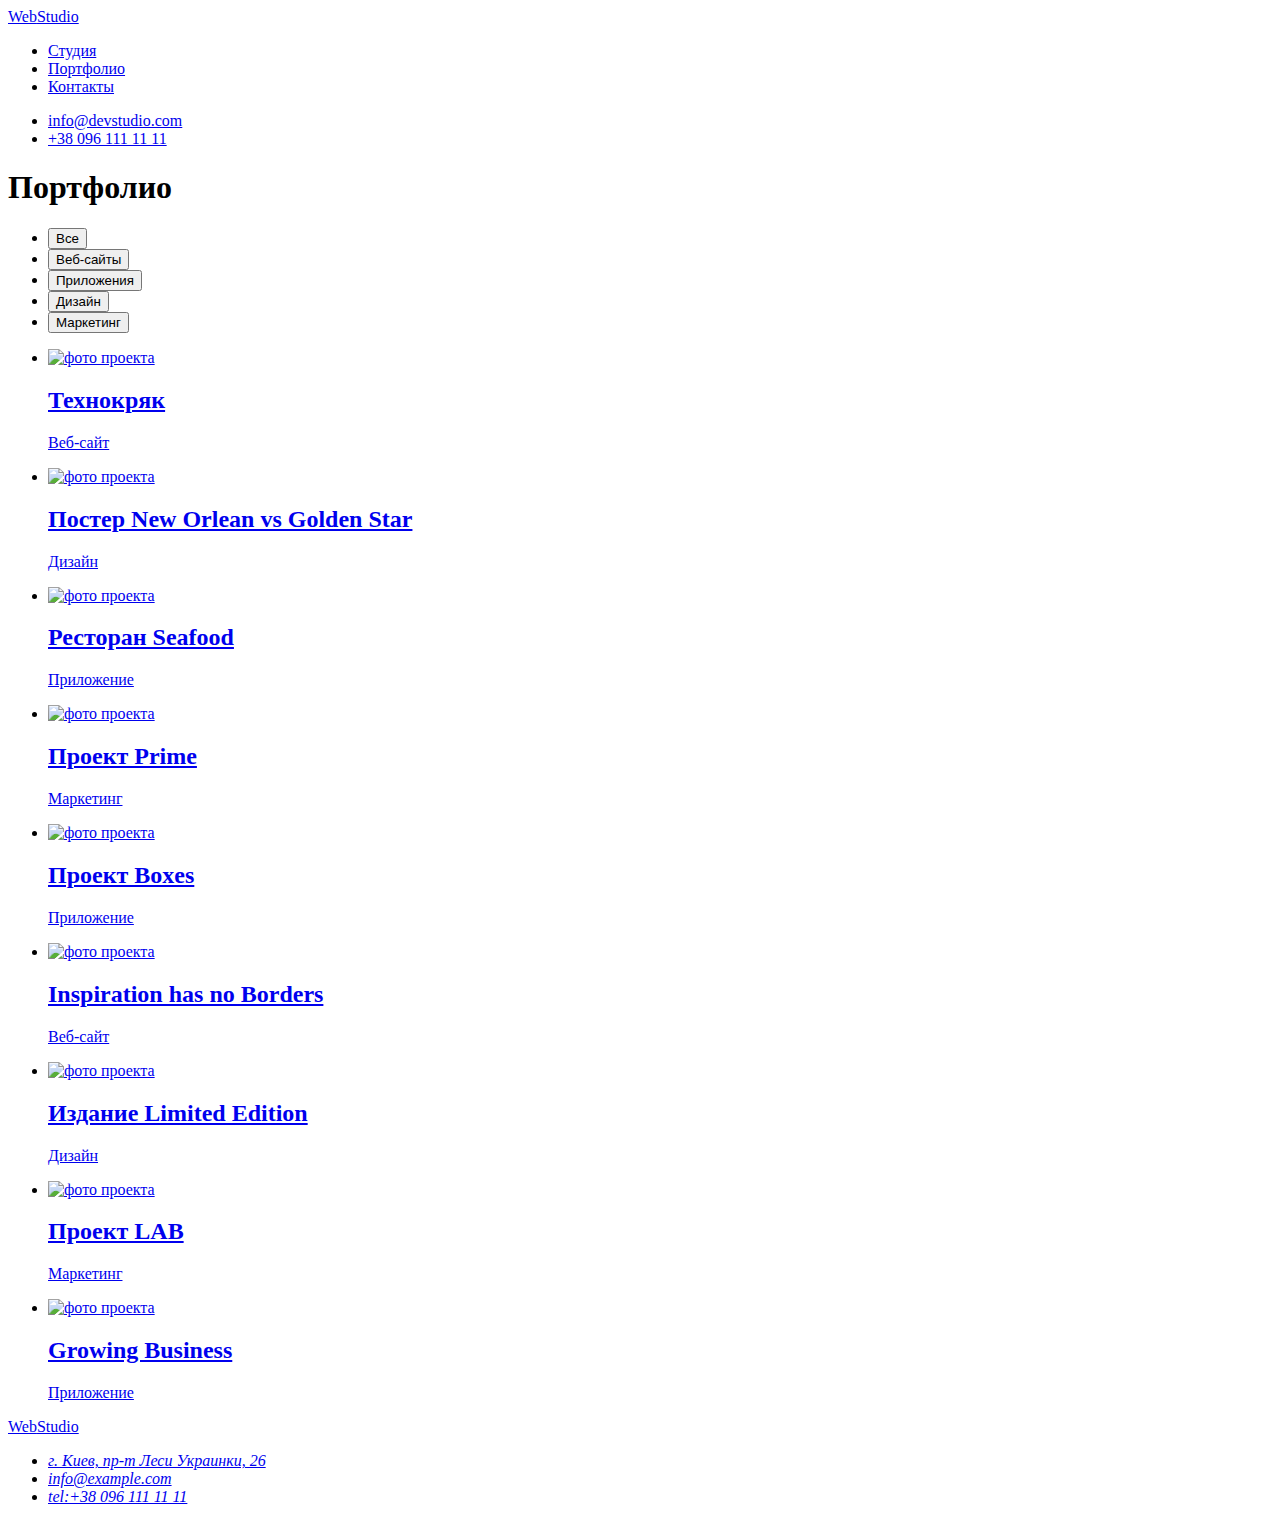
==== portfolio.html @ 762d187e "Add files via upload" ====
<!DOCTYPE html>
<html lang="ru">

<head>
   <meta charset="UTF-8" />
   <meta http-equiv="X-UA-Compatible" content="IE=edge" />
   <meta name="viewport" content="width=device-width, initial-scale=1.0" />
   <link rel="preconnect" href="https://fonts.googleapis.com" />
   <link rel="preconnect" href="https://fonts.gstatic.com" crossorigin />
   <link
      href="https://fonts.googleapis.com/css2?family=Raleway:wght@700&family=Roboto:wght@400;500;700;900&display=swap"
      rel="stylesheet" />
   <link rel="stylesheet" href="https://cdnjs.cloudflare.com/ajax/libs/modern-normalize/1.1.0/modern-normalize.min.css"
      integrity="sha512-wpPYUAdjBVSE4KJnH1VR1HeZfpl1ub8YT/NKx4PuQ5NmX2tKuGu6U/JRp5y+Y8XG2tV+wKQpNHVUX03MfMFn9Q=="
      crossorigin="anonymous" referrerpolicy="no-referrer" />
   <link rel="stylesheet" href="./css/style.css" />
   <title>portfolio</title>
</head>

<body>
   <header class="header">
      <div class="container header-container list">
         <nav class="nav">
            <a href="./index.html" class="logo link">Web<span class="logo-black">Studio</span></a>
            <ul class="header-list list">
               <li class="nav-item">
                  <a class="nav-link link" href="./index.html">Студия</a>
               </li>
               <li class="nav-item">
                  <a class="nav-link link current" href="#">Портфолио</a>
               </li>
               <li class="nav-item">
                  <a class="nav-link link" href="#">Контакты</a>
               </li>
            </ul>
         </nav>
         <ul class="header-contacts list">
            <li>
               <a class="contact-link link" href="info@devstudio.com">info@devstudio.com</a>
            </li>
            <li>
               <a class="contact-link link" href="tel:+380961111111">+38 096 111 11 11</a>
            </li>
         </ul>
      </div>
   </header>

   <main>
      <section class="section">
         <div class="container">
            <h1 class="visually-hidden">Портфолио</h1>

            <ul class="filters-list list">
               <li><button class="filter-btn active" type="button">Все</button></li>
               <li><button class="filter-btn" type="button">Веб-сайты</button></li>
               <li><button class="filter-btn" type="button">Приложения</button></li>
               <li><button class="filter-btn" type="button">Дизайн</button></li>
               <li><button class="filter-btn" type="button">Маркетинг</button></li>
            </ul>

            <ul class="portfolio-list card-set list">
               <li class="portfolio-item">
                  <a href="#" class="link">
                     <img src="./images/img-7.jpg" alt="фото проекта" width="370" />
                     <div class="wrapper">
                        <h2 class="title-item">Технокряк</h2>
                        <p class="products">Веб-сайт</p>
                     </div>
                  </a>
               </li>
               <li class="portfolio-item">
                  <a href="#" class="link">
                     <img src="./images/img-8.jpg" alt="фото проекта" width="370" />
                     <div class="wrapper">
                        <h2 class="title-item">Постер New Orlean vs Golden Star</h2>
                        <p class="products">Дизайн</p>
                     </div>
                  </a>
               </li>
               <li class="portfolio-item">
                  <a href="#" class="link">
                     <img src="./images/img-9.jpg" alt="фото проекта" width="370" />
                     <div class="wrapper">
                        <h2 class="title-item">Ресторан Seafood</h2>
                        <p class="products">Приложение</p>
                     </div>
                  </a>
               </li>
               <li class="portfolio-item">
                  <a href="#" class="link">
                     <img src="./images/img-10.jpg" alt="фото проекта" width="370" />
                     <div class="wrapper">
                        <h2 class="title-item">Проект Prime</h2>
                        <p class="products">Маркетинг</p>
                     </div>
                  </a>
               </li>
               <li class="portfolio-item">
                  <a href="#" class="link">
                     <img src="./images/img-11.jpg" alt="фото проекта" width="370" />
                     <div class="wrapper">
                        <h2 class="title-item">Проект Boxes</h2>
                        <p class="products">Приложение</p>
                     </div>
                  </a>
               </li>
               <li class="portfolio-item">
                  <a href="#" class="link">
                     <img src="./images/img-12.jpg" alt="фото проекта" width="370" />
                     <div class="wrapper">
                        <h2 class="title-item">Inspiration has no Borders</h2>
                        <p class="products">Веб-сайт</p>
                     </div>
                  </a>
               </li>
               <li class="portfolio-item">
                  <a href="#" class="link">
                     <img src="./images/img-13.jpg" alt="фото проекта" width="370" />
                     <div class="wrapper">
                        <h2 class="title-item">Издание Limited Edition</h2>
                        <p class="products">Дизайн</p>
                     </div>
                  </a>
               </li>
               <li class="portfolio-item">
                  <a href="#" class="link">
                     <img src="./images/img-14.jpg" alt="фото проекта" width="370" />
                     <div class="wrapper">
                        <h2 class="title-item">Проект LAB</h2>
                        <p class="products">Маркетинг</p>
                     </div>
                  </a>
               </li>
               <li class="portfolio-item">
                  <a href="#" class="link">
                     <img src="./images/img-15.jpg" alt="фото проекта" width="370" />
                     <div class="wrapper">
                        <h2 class="title-item">Growing Business</h2>
                        <p class="products">Приложение</p>
                     </div>
                  </a>
               </li>
            </ul>
         </div>
      </section>
   </main>

   <footer class="footer">
      <div class="container">
         <a href="./index.html" class="footer-logo logo">Web<span class="logo-white">Studio</span></a>
         <address class="footer-contacts">
            <ul class="footer-list list">
               <li>
                  <a class="link linkaddress" href="https://goo.gl/maps/1SPibwWkqugAvypQ7" target="_blank"
                     rel="noopener nofollow noreferrer">г. Киев, пр-т Леси Украинки, 26</a>
               </li>
               <li>
                  <a class="link address-title" href="mailto:info@example.com">info@example.com</a>
               </li>
               <li>
                  <a class="link address-title" href="tel:+380961111111">tel:+38 096 111 11 11</a>
               </li>
            </ul>
         </address>
      </div>
   </footer>
</body>

</html>
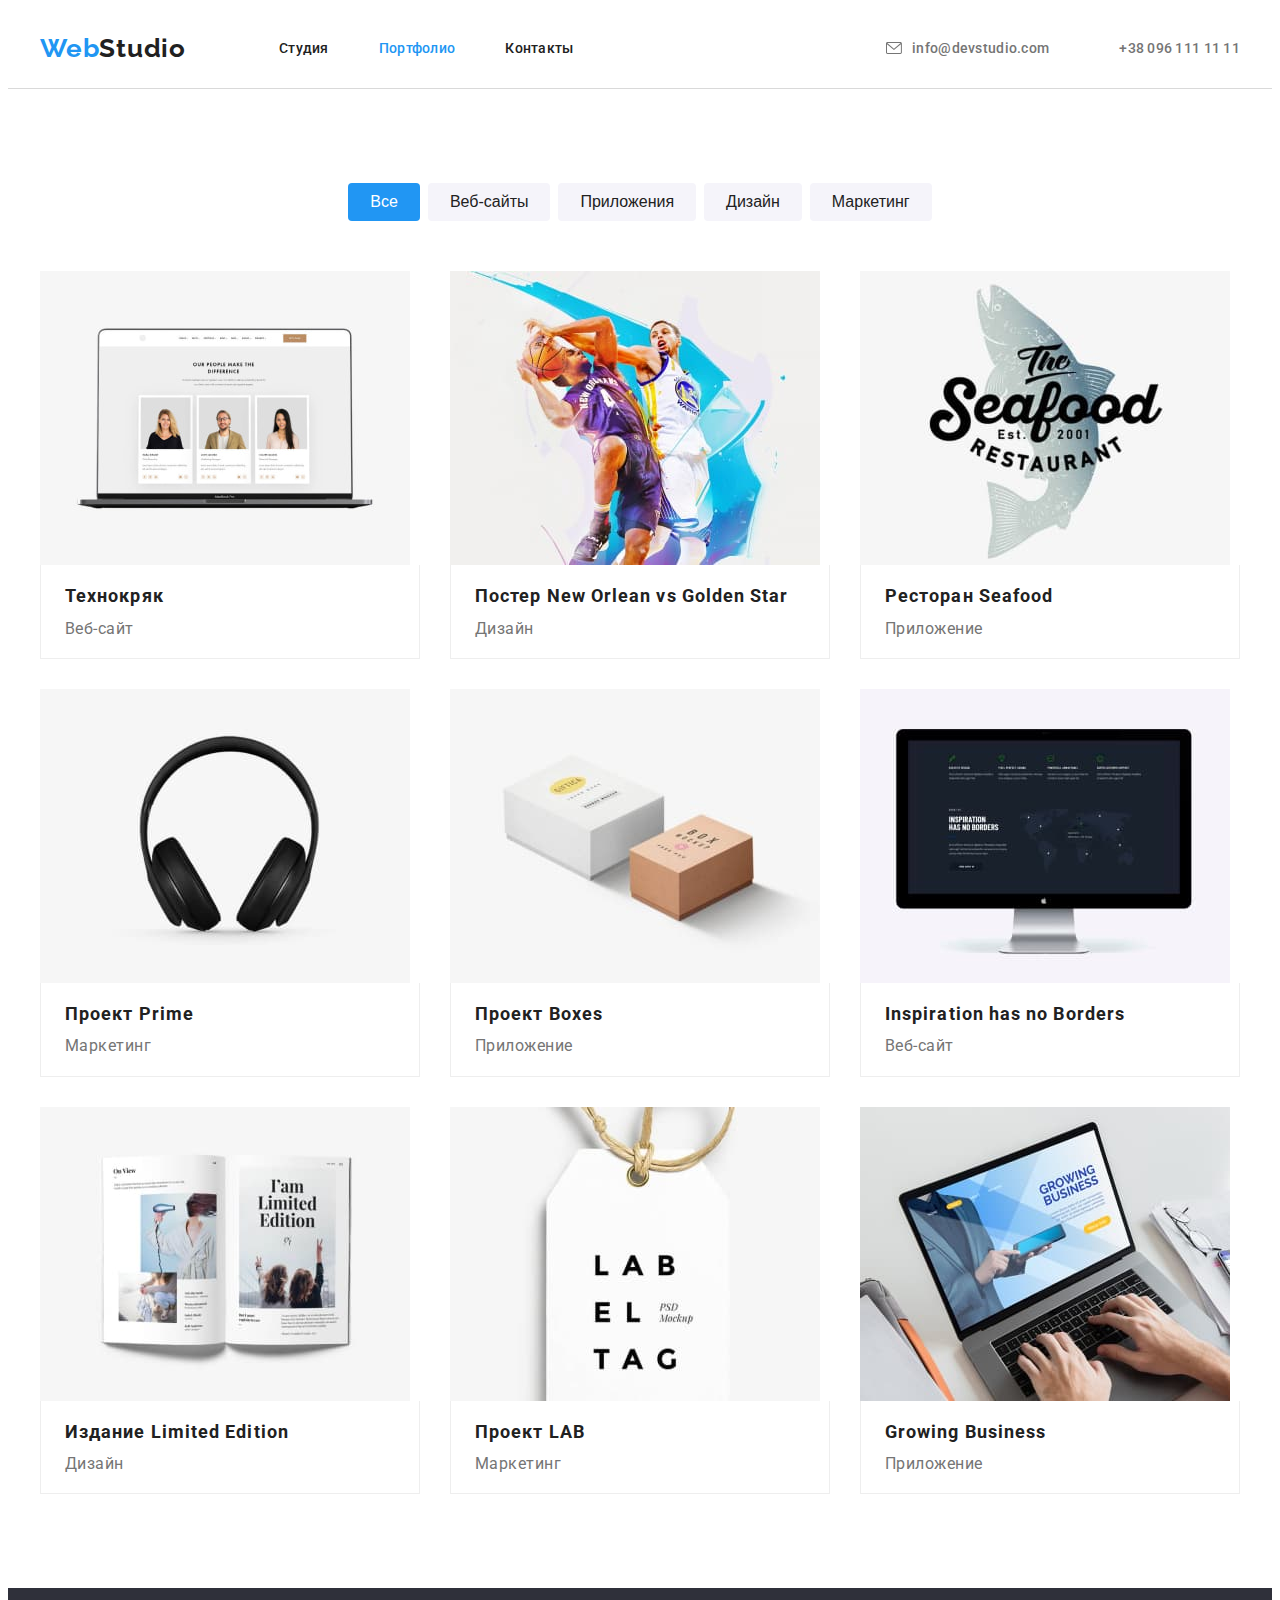
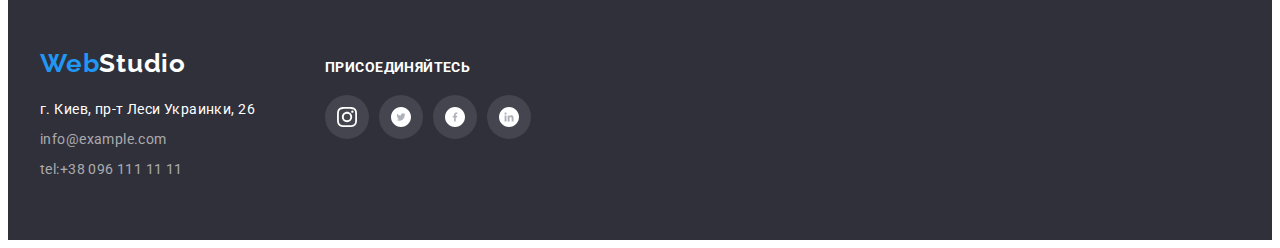
==== commit 697b50a8: "Add files via upload" ====
--- a/portfolio.html
+++ b/portfolio.html
@@ -35,11 +35,19 @@
             </ul>
          </nav>
          <ul class="header-contacts list">
-            <li>
-               <a class="contact-link link" href="info@devstudio.com">info@devstudio.com</a>
+            <li class="contacts-item">
+               <svg class="icon-contacts" width="16" height="12">
+                  <use href="./images/icons.svg#envelope"></use>
+               </svg>
+               <a class="contact-link link" href="info@devstudio.com">info@devstudio.com
+               </a>
             </li>
-            <li>
-               <a class="contact-link link" href="tel:+380961111111">+38 096 111 11 11</a>
+            <li class="contacts-item">
+               <svg class="icon-contacts" width="10" height="16">
+                  <use href="./images/icons.svg#smartphone"></use>
+               </svg>
+               <a class="contact-link link" href="tel:+380961111111"> +38 096 111 11 11
+               </a>
             </li>
          </ul>
       </div>
@@ -146,21 +154,59 @@
    </main>
 
    <footer class="footer">
-      <div class="container">
-         <a href="./index.html" class="footer-logo logo">Web<span class="logo-white">Studio</span></a>
-         <address class="footer-contacts">
-            <ul class="footer-list list">
-               <li>
-                  <a class="link linkaddress" href="https://goo.gl/maps/1SPibwWkqugAvypQ7" target="_blank"
-                     rel="noopener nofollow noreferrer">г. Киев, пр-т Леси Украинки, 26</a>
-               </li>
-               <li>
-                  <a class="link address-title" href="mailto:info@example.com">info@example.com</a>
-               </li>
-               <li>
-                  <a class="link address-title" href="tel:+380961111111">tel:+38 096 111 11 11</a>
-               </li>
-            </ul>
+      <div class="container footer-container">
+         <div class="our-contacts">
+            <a href="./index.html" class="footer-logo logo">Web<span class="logo-white">Studio</span></a>
+            <address class="footer-contacts">
+               <ul class="footer-list list">
+                  <li>
+                     <a class="link linkaddress" href="https://goo.gl/maps/1SPibwWkqugAvypQ7" target="_blank"
+                        rel="noopener nofollow noreferrer">г. Киев, пр-т Леси Украинки, 26</a>
+                  </li>
+                  <li>
+                     <a class="link address-title" href="mailto:info@example.com">info@example.com</a>
+                  </li>
+                  <li>
+                     <a class="link address-title" href="tel:+380961111111">tel:+38 096 111 11 11</a>
+                  </li>
+               </ul>
+         </div>
+         <div class="footer-icons">
+            <h3 class="icone-title">присоединяйтесь</h3>
+            <ul class="footer-social-icon">
+               <li class="footer-icon  list">
+                  <a class="foot-icon" href="" target="_blank" rel="noopener noreferrer" aria-label="instagram">
+                  <svg class="footers-icon" width="20" height="20">
+                     <use href="./images/icons.svg#instagram"></use>
+                  </svg>
+                  </a>
+                  </li>
+               <li class="footer-icon list">
+                  <a class="foot-icon" href="" target="_blank" rel="noopener noreferrer" aria-label="twitter">
+                  <svg class="footers-icon" width="20" height="20">
+                     <use href="./images/icons.svg#twitter"></use>
+                  </svg>
+                  </a>
+                  </li>
+               </li>
+               <li class="footer-icon list">
+                  <a class="foot-icon" href="" target="_blank" rel="noopener noreferrer" aria-label="facebook">
+                  <svg class="footers-icon" width="20" height="20">
+                     <use href="./images/icons.svg#facebook"></use>
+                  </svg>
+                  </a>
+                  </li>
+               </li>
+               <li class="footer-icon list">
+                  <a class="foot-icon" href="" target="_blank" rel="noopener noreferrer" aria-label="linkedin">
+                  <svg class="footers-icon" width="20" height="20">
+                     <use href="./images/icons.svg#linkedin"></use>
+                  </svg>
+                  </a>
+                  </li>
+               </li>
+            </ul>
+         </div>
          </address>
       </div>
    </footer>
--- a/css/style.css
+++ b/css/style.css
@@ -0,0 +1,554 @@
+:root {
+  --color-accent: #2196f3;
+  --text-color-black: #212121;
+  --text-color-gray: #757575;
+  --color-white: #ffffff;
+  --color-light-gray: #d9d9d9;
+  --Color-background: #2f303a;
+  --color-team-background: #f5f4fa;
+  --color-wrapper: #eeeeee;
+  --color-team-icons: #afb1b8;
+  --social-bg-color: rgba(245, 244, 250, 1);
+  --color-footer-icon: rgba(255, 255, 255, 0.1);
+}
+
+/* Base */
+body {
+  font-family: 'Roboto', sans-serif;
+  font-size: 14px;
+  line-height: 1.5;
+  color: var(--text-color-gray);
+  background-color: var(--color-white);
+  letter-spacing: 0.03em;
+}
+
+h1,
+h2,
+h3,
+h4,
+p {
+  margin: 0;
+  padding-left: 0;
+}
+
+ul,
+li {
+  margin: 0;
+  padding: 0;
+}
+
+img {
+  max-width: 100%;
+  display: block;
+  height: auto;
+}
+
+.visually-hidden {
+  position: absolute;
+  width: 1px;
+  height: 1px;
+  margin: -1px;
+  border: 0;
+  padding: 0;
+
+  white-space: nowrap;
+  clip-path: inset(100%);
+  clip: rect(0 0 0 0);
+  overflow: hidden;
+}
+
+.list {
+  list-style: none;
+}
+
+.link {
+  text-decoration: none;
+  color: currentColor;
+}
+
+.section-title {
+  color: var(--text-color-black);
+  line-height: 1.2;
+  font-size: 36px;
+  margin-bottom: 50px;
+  text-align: center;
+}
+
+.section {
+  padding-top: 94px;
+  padding-bottom: 94px;
+}
+
+.container {
+  width: 1200px;
+  padding-left: 15px;
+  padding-right: 15px;
+  margin-left: auto;
+  margin-right: auto;
+}
+
+.header {
+  background-color: var(--color-white);
+  border-bottom: 1px solid var(--color-light-gray);
+}
+
+.header .logo {
+  margin-right: 93px;
+}
+
+.header-container {
+  display: flex;
+}
+
+.nav {
+  display: flex;
+  align-items: center;
+  color: var(--text-color-black);
+}
+
+.logo {
+  font-weight: 700;
+  font-family: 'Raleway';
+  font-style: normal;
+  font-size: 26px;
+  line-height: 1.19;
+  letter-spacing: 0.03em;
+  text-decoration: none;
+  color: var(--color-accent);
+}
+
+.accent {
+  color: var(--color-accent);
+}
+
+.logo-black {
+  color: var(--text-color-black);
+}
+
+.header-list {
+  display: flex;
+  align-items: center;
+  gap: 50px;
+}
+
+.header-contacts {
+  display: flex;
+  align-items: center;
+  margin-left: auto;
+  gap: 50px;
+}
+
+.nav-link,
+.contact-link {
+  font-weight: 500;
+  line-height: 1.15;
+  letter-spacing: 0.02em;
+}
+
+.nav-link:hover,
+.nav-link:focus,
+.contact-link:hover,
+.contact-link:focus .current .accent {
+  color: var(--color-accent);
+}
+
+.nav-link.link.current {
+  color: var(--color-accent);
+}
+
+.nav-link {
+  display: block;
+  padding: 32px 0;
+}
+
+.contacts-item {
+  display: flex;
+  align-items: center;
+}
+
+.contact-link:hover,
+.contact-link:focus {
+  color: var(--color-accent);
+}
+
+.contacts-item:hover .icon-contacts {
+  fill: var(--color-accent);
+}
+
+.icon-contacts {
+  margin-right: 10px;
+  fill: var(--text-color-gray);
+}
+
+.hero {
+  max-width: 1600px;
+  height: 600px;
+  margin-left: auto;
+  margin-right: auto;
+  padding: 200px 0;
+  text-align: center;
+  background-color: var(--Color-background);
+  background-image: linear-gradient(to right, rgba(47, 48, 58, 0.4), rgba(47, 48, 58, 0.4)),
+    url(../images/backgrImg.png);
+  background-repeat: no-repeat;
+  background-position: center;
+  background-size: cover;
+}
+
+.hero-title {
+  color: var(--color-white);
+  font-weight: 900;
+  font-size: 44px;
+  line-height: 1.4;
+  letter-spacing: 0.06em;
+  text-transform: uppercase;
+  width: 696px;
+  margin-bottom: 30px;
+  margin-left: auto;
+  margin-right: auto;
+}
+
+.button {
+  font-family: 'Roboto';
+  font-style: normal;
+  font-weight: 700;
+  font-size: 16px;
+  line-height: 30px;
+  letter-spacing: 0.06em;
+  padding: 10px 32px;
+  color: var(--color-white);
+  background-color: var(--color-accent);
+  box-shadow: 0px 4px 4px rgb(0 0 0 / 15%);
+  border: none;
+  border-radius: 4px;
+  cursor: pointer;
+}
+
+.button:hover,
+.button:focus {
+  background-color: #188ce8;
+}
+
+.card-set {
+  display: flex;
+  flex-wrap: wrap;
+  gap: 30px;
+}
+
+.feature-item {
+  flex-basis: calc((100% - 3 * 30px) / 4);
+}
+
+.section-about {
+  padding-bottom: 0;
+}
+
+.filters-list {
+  display: flex;
+  justify-content: center;
+  gap: 8px;
+  margin-bottom: 50px;
+}
+
+.filters-list:hover,
+.filters-list:focus {
+  color: #ffffff;
+}
+
+.filter-btn.active {
+  background-color: var(--color-accent);
+  color: var(--color-white);
+}
+
+.filter-btn.active:hover,
+.filter-btn.active:focus {
+  background-color: var(--color-accent);
+  color: var(--color-white);
+}
+
+.filter-btn {
+  font-weight: 500;
+  font-size: 16px;
+  line-height: 1.62;
+  color: var(--text-color-black);
+  border: none;
+  border-radius: 4px;
+  padding: 6px 22px;
+  background-color: #f5f4fa;
+  cursor: pointer;
+}
+
+.filter-btn:hover,
+.filter-btn:focus {
+  background-color: var(--color-accent);
+  color: #ffffff;
+}
+
+.section-team {
+  background-color: var(--color-team-background);
+}
+
+.team-cards {
+  box-shadow: 0px 1px 3px rgba(0, 0, 0, 0.12), 0px 1px 1px rgba(0, 0, 0, 0.14),
+    0px 2px 1px rgba(0, 0, 0, 0.2);
+  border-radius: 0px 0px 4px 4px;
+}
+
+.team-content {
+  padding: 30px;
+}
+
+.team-name {
+  color: var(--text-color-black);
+  font-size: 16px;
+  line-height: 1.2;
+  margin-bottom: 10px;
+  text-align: center;
+}
+
+.team-title {
+  color: var(--text-color-gray);
+  font-size: 16px;
+  line-height: 1.2;
+  text-align: center;
+  margin-bottom: 16px;
+}
+
+.products {
+  font-size: 16px;
+  line-height: 1.2;
+  letter-spacing: 0.03em;
+  color: var(--text-color-gray);
+}
+
+.feature-title {
+  color: var(--text-color-black);
+  font-size: 14px;
+  line-height: 1.15;
+  margin-bottom: 10px;
+}
+
+.feature-text {
+  margin-top: 0;
+  line-height: 1.71;
+  color: var(--text-color-gray);
+}
+
+.title-item {
+  font-size: 18px;
+  line-height: 1.2;
+  color: var(--text-color-black);
+  letter-spacing: 0.06em;
+  margin-bottom: 12px;
+}
+
+.portfolio-item {
+  flex-basis: calc((100% - 2 * 30px) / 3);
+}
+
+.portfolio-item:hover {
+  background: #ffffff;
+  border: 1px solid #eeeeee;
+  box-shadow: 0px 1px 1px rgba(0, 0, 0, 0.12), 0px 4px 4px rgba(0, 0, 0, 0.06),
+    1px 4px 6px rgba(0, 0, 0, 0.16);
+}
+
+/*footer*/
+.footer {
+  padding-top: 60px;
+  padding-bottom: 60px;
+  background-color: var(--Color-background);
+}
+
+.footer-container {
+  display: flex;
+  align-items: baseline;
+}
+
+.footer-logo {
+  display: block;
+  margin-bottom: 20px;
+}
+
+.logo-white {
+  color: var(--color-white);
+}
+
+.footer-list {
+  display: flex;
+  flex-direction: column;
+  gap: 9px;
+}
+
+.our-contacts {
+  margin-right: 70px;
+}
+
+.footer-contacts {
+  font-style: normal;
+  text-decoration: none;
+}
+
+.linkaddress {
+  color: var(--color-white);
+}
+
+.address-title {
+  color: var(--color-light-gray);
+}
+
+.address-title:hover,
+.address-title:focus {
+  color: var(--color-accent);
+}
+
+.address-title {
+  color: rgba(255, 255, 255, 0.6);
+}
+
+/**Portfolio**/
+
+.wrapper {
+  padding: 20px 24px;
+  border: 1px solid var(--color-wrapper);
+  border-top: none;
+}
+
+.icone-title {
+  font-weight: 700;
+  font-size: 14px;
+  line-height: 16px;
+  letter-spacing: 0.03em;
+  text-transform: uppercase;
+  color: var(--color-white);
+  margin-bottom: 20px;
+}
+
+/**Socials icons**/
+.socials {
+  display: flex;
+  flex-wrap: wrap;
+  justify-content: center;
+  gap: 10px;
+}
+
+.socials-link {
+  display: flex;
+  align-items: center;
+  justify-content: center;
+  width: 44px;
+  height: 44px;
+  background-color: var(--color-white);
+  border-radius: 50%;
+}
+
+.socials-icons {
+  fill: var(--color-team-icons);
+}
+
+.socials-link:hover {
+  background-color: var(--color-accent);
+}
+
+.socials-link:hover .socials-icons {
+  fill: var(--color-white);
+}
+
+.socials-link:focus {
+  background-color: var(--color-accent);
+}
+
+.socials-link:focus .socials-icons {
+  fill: var(--color-white);
+}
+
+/**Features icons**/
+
+.footer-social-icon {
+   display: flex;
+   flex-wrap: wrap;
+   justify-content: center;
+   gap: 10px;
+}
+
+.foot-icon {
+  display: flex;
+  flex-wrap: wrap;
+  align-items: center;
+  justify-content: center;
+  width: 44px;
+  height: 44px;
+  background-color: var(--color-footer-icon);
+  fill: var(--color-white); 
+  border-radius: 50%;
+}
+
+.foot-icon:hover,
+.foot-icon:focus {
+   background-color: var(--color-accent);
+   fill: var(--color-white);
+}
+
+
+
+
+ 
+
+
+
+
+
+
+
+
+
+
+
+
+
+
+
+
+
+
+
+.peculiarities {
+  display: flex;
+  align-items: center;
+  justify-content: center;
+  margin-bottom: 30px;
+  width: 270px;
+  height: 120px;
+  background-color: var(--social-bg-color);
+}
+
+.clients-items {
+  display: flex;
+  align-items: center;
+  justify-content: center;
+  gap: 30px;
+}
+
+
+.clients-item:hover {
+  border-color: var(--color-accent);
+}
+
+.client-link {
+  display: flex;
+  align-items: center;
+  justify-content: center;
+  height: 92px;
+  width: 170px;
+  fill: var(--color-team-icons);
+  border: 1px solid var(--color-team-icons);
+  border-radius: 4px;
+}
+
+.client-link:hover,
+.client-link:focus {
+  border-color: var(--color-accent);
+  fill: var(--color-accent);
+}
+
+
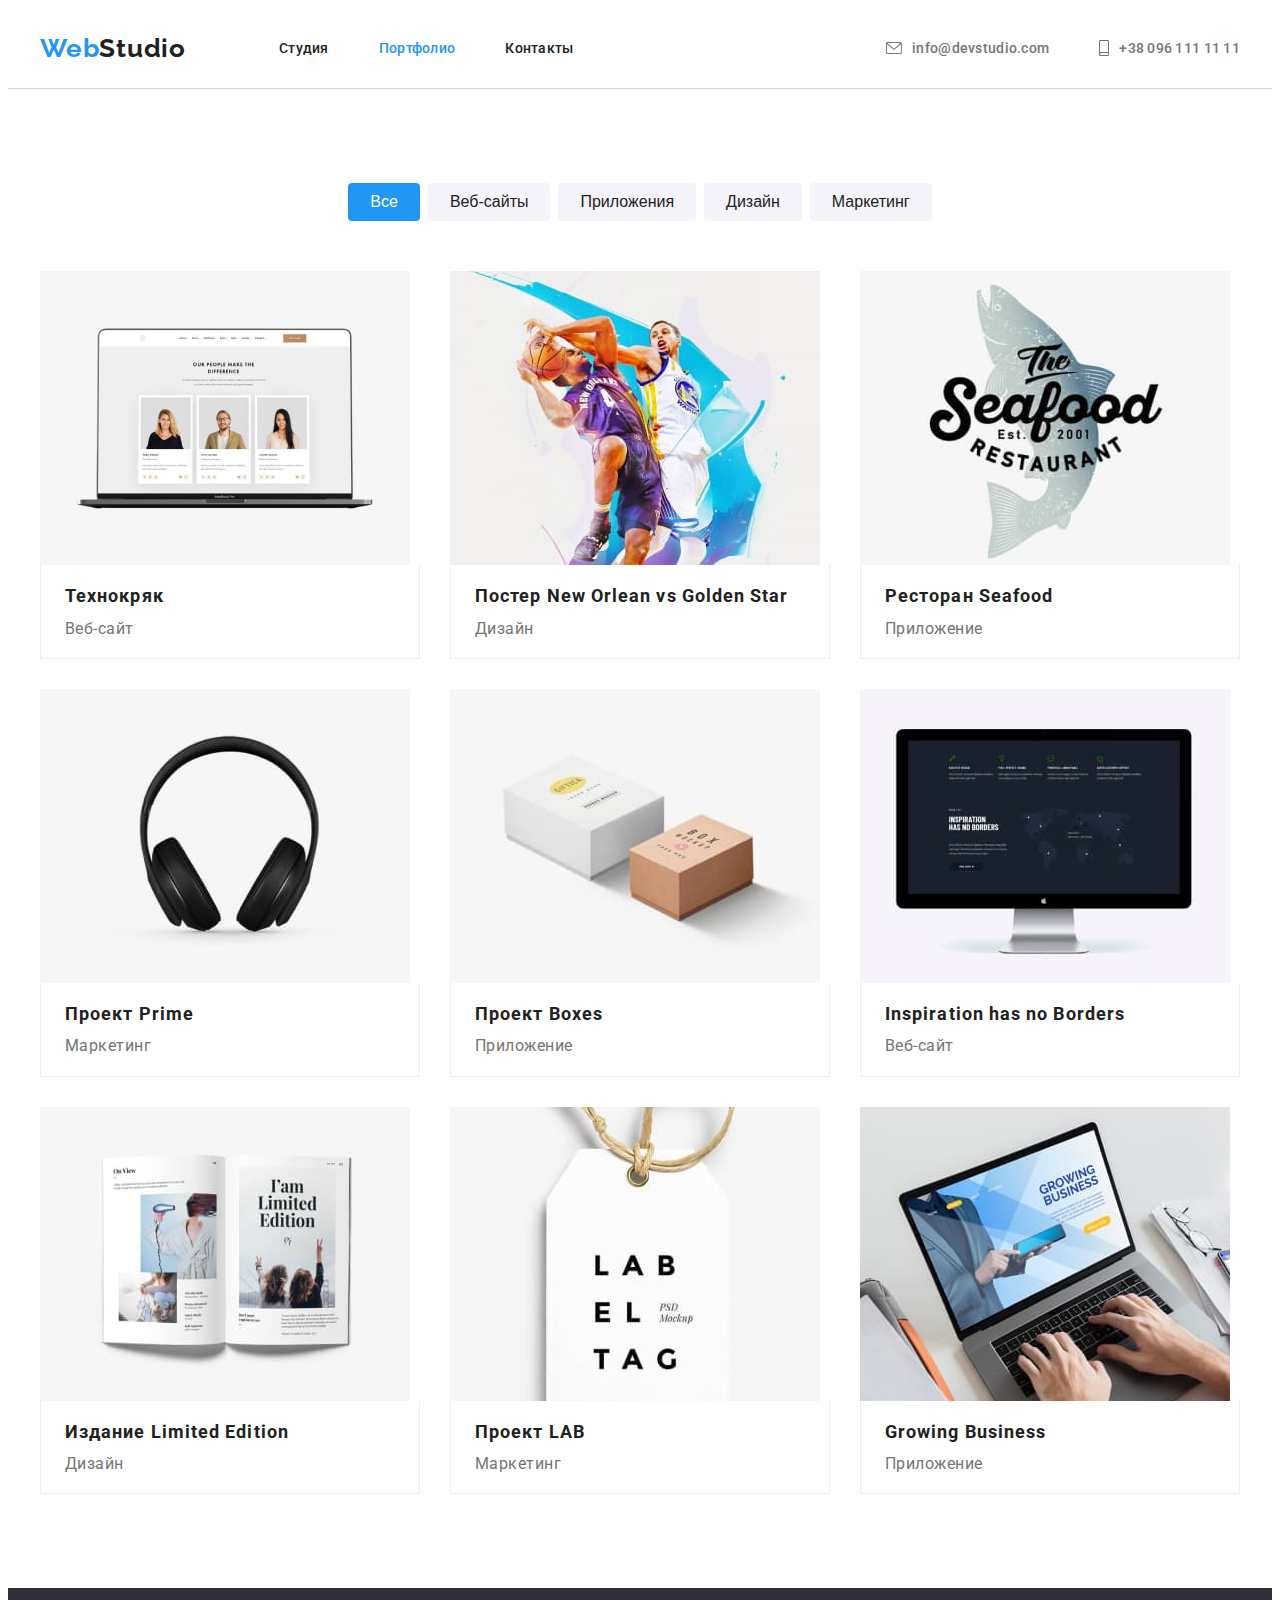
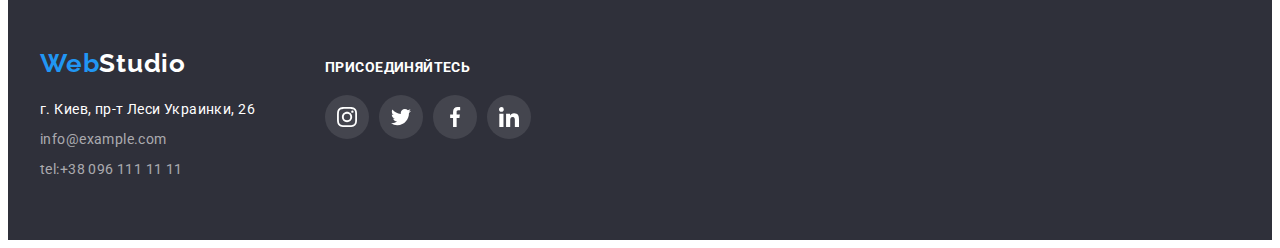
==== commit 63dbc2c0: "Add files via upload" ====
--- a/portfolio.html
+++ b/portfolio.html
@@ -37,14 +37,14 @@
          <ul class="header-contacts list">
             <li class="contacts-item">
                <svg class="icon-contacts" width="16" height="12">
-                  <use href="./images/icons.svg#envelope"></use>
+                  <use href="./images/icons.svg#icon-envelope"></use>
                </svg>
                <a class="contact-link link" href="info@devstudio.com">info@devstudio.com
                </a>
             </li>
             <li class="contacts-item">
                <svg class="icon-contacts" width="10" height="16">
-                  <use href="./images/icons.svg#smartphone"></use>
+                  <use href="./images/icons.svg#icon-smartphone"></use>
                </svg>
                <a class="contact-link link" href="tel:+380961111111"> +38 096 111 11 11
                </a>
@@ -175,35 +175,35 @@
             <h3 class="icone-title">присоединяйтесь</h3>
             <ul class="footer-social-icon">
                <li class="footer-icon  list">
-                  <a class="foot-icon" href="" target="_blank" rel="noopener noreferrer" aria-label="instagram">
-                  <svg class="footers-icon" width="20" height="20">
-                     <use href="./images/icons.svg#instagram"></use>
-                  </svg>
-                  </a>
-                  </li>
+                  <a class="foot-icon" href="" target="_blank" rel="noopener noreferrer" aria-label="icon-instagram">
+                     <svg class="footers-icon" width="20" height="20">
+                        <use href="./images/icons.svg#icon-instagram"></use>
+                     </svg>
+                  </a>
+               </li>
                <li class="footer-icon list">
-                  <a class="foot-icon" href="" target="_blank" rel="noopener noreferrer" aria-label="twitter">
-                  <svg class="footers-icon" width="20" height="20">
-                     <use href="./images/icons.svg#twitter"></use>
-                  </svg>
-                  </a>
-                  </li>
+                  <a class="foot-icon" href="" target="_blank" rel="noopener noreferrer" aria-label="icon-twitter">
+                     <svg class="footers-icon" width="20" height="20">
+                        <use href="./images/icons.svg#icon-twitter"></use>
+                     </svg>
+                  </a>
+               </li>
                </li>
                <li class="footer-icon list">
-                  <a class="foot-icon" href="" target="_blank" rel="noopener noreferrer" aria-label="facebook">
-                  <svg class="footers-icon" width="20" height="20">
-                     <use href="./images/icons.svg#facebook"></use>
-                  </svg>
-                  </a>
-                  </li>
+                  <a class="foot-icon" href="" target="_blank" rel="noopener noreferrer" aria-label="icon-facebook">
+                     <svg class="footers-icon" width="20" height="20">
+                        <use href="./images/icons.svg#icon-facebook"></use>
+                     </svg>
+                  </a>
+               </li>
                </li>
                <li class="footer-icon list">
-                  <a class="foot-icon" href="" target="_blank" rel="noopener noreferrer" aria-label="linkedin">
-                  <svg class="footers-icon" width="20" height="20">
-                     <use href="./images/icons.svg#linkedin"></use>
-                  </svg>
-                  </a>
-                  </li>
+                  <a class="foot-icon" href="" target="_blank" rel="noopener noreferrer" aria-label="icon-linkedin">
+                     <svg class="footers-icon" width="20" height="20">
+                        <use href="./images/icons.svg#icon-linkedin"></use>
+                     </svg>
+                  </a>
+               </li>
                </li>
             </ul>
          </div>
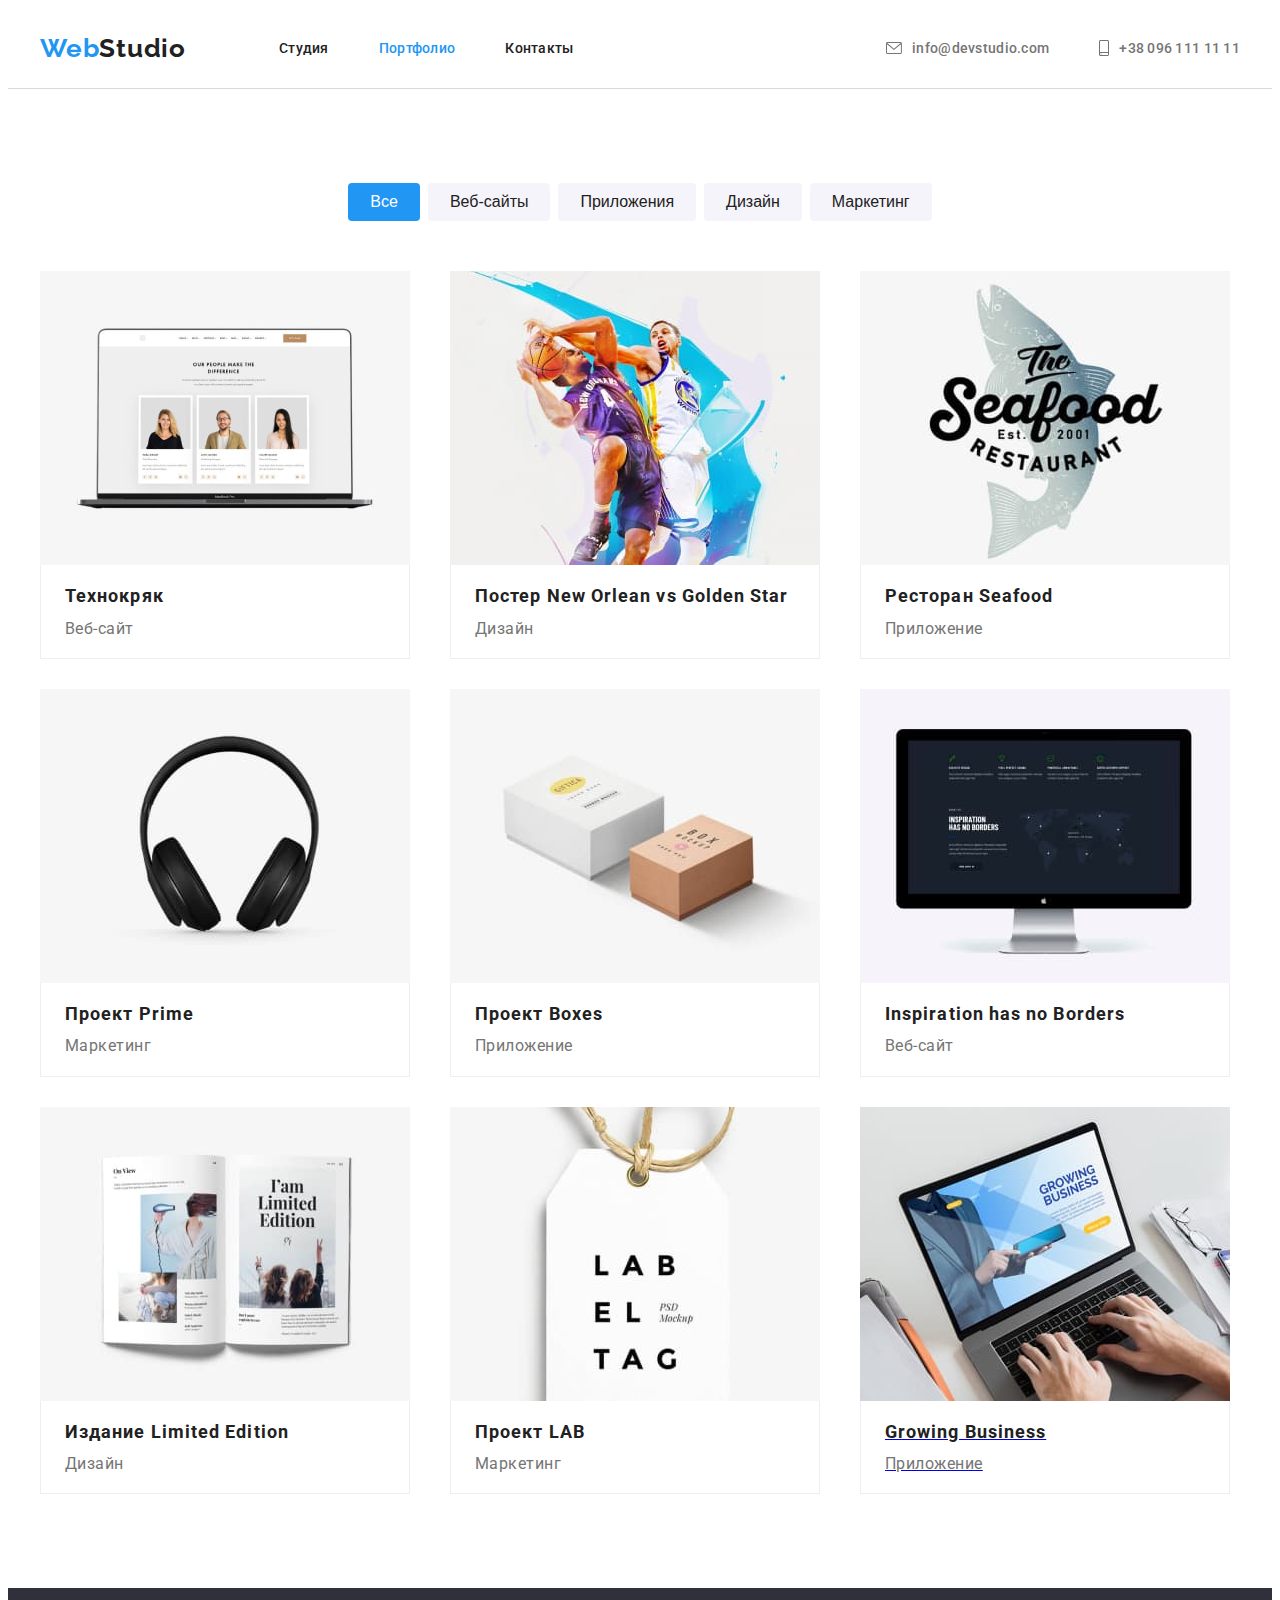
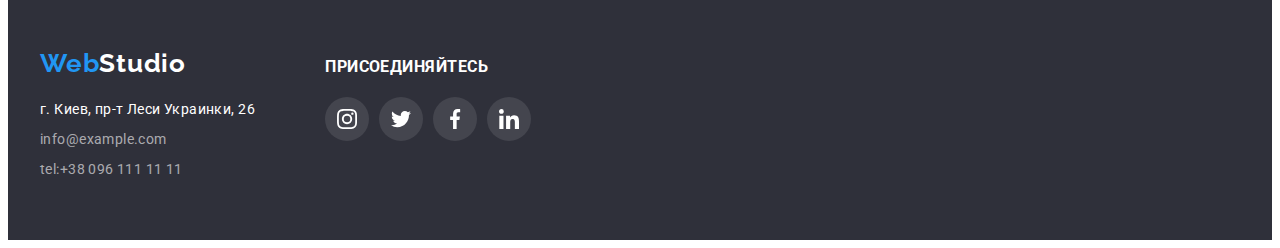
==== commit bf7f3fd0: "Add files via upload" ====
--- a/portfolio.html
+++ b/portfolio.html
@@ -36,18 +36,14 @@
          </nav>
          <ul class="header-contacts list">
             <li class="contacts-item">
-               <svg class="icon-contacts" width="16" height="12">
+               <a class="contact-link link" href="info@devstudio.com"><svg class="icon-contacts" width="16" height="12">
                   <use href="./images/icons.svg#icon-envelope"></use>
-               </svg>
-               <a class="contact-link link" href="info@devstudio.com">info@devstudio.com
-               </a>
+               </svg>info@devstudio.com </a>
             </li>
             <li class="contacts-item">
-               <svg class="icon-contacts" width="10" height="16">
+               <a class="contact-link link" href="tel:+380961111111"><svg class="icon-contacts" width="10" height="16">
                   <use href="./images/icons.svg#icon-smartphone"></use>
-               </svg>
-               <a class="contact-link link" href="tel:+380961111111"> +38 096 111 11 11
-               </a>
+               </svg> +38 096 111 11 11 </a>
             </li>
          </ul>
       </div>
@@ -68,7 +64,7 @@
 
             <ul class="portfolio-list card-set list">
                <li class="portfolio-item">
-                  <a href="#" class="link">
+                  <a href="#" class="portfolio-link link">
                      <img src="./images/img-7.jpg" alt="фото проекта" width="370" />
                      <div class="wrapper">
                         <h2 class="title-item">Технокряк</h2>
@@ -77,7 +73,7 @@
                   </a>
                </li>
                <li class="portfolio-item">
-                  <a href="#" class="link">
+                  <a href="#" class="portfolio-link link">
                      <img src="./images/img-8.jpg" alt="фото проекта" width="370" />
                      <div class="wrapper">
                         <h2 class="title-item">Постер New Orlean vs Golden Star</h2>
@@ -86,7 +82,7 @@
                   </a>
                </li>
                <li class="portfolio-item">
-                  <a href="#" class="link">
+                  <a href="#" class="portfolio-link link">
                      <img src="./images/img-9.jpg" alt="фото проекта" width="370" />
                      <div class="wrapper">
                         <h2 class="title-item">Ресторан Seafood</h2>
@@ -95,7 +91,7 @@
                   </a>
                </li>
                <li class="portfolio-item">
-                  <a href="#" class="link">
+                  <a href="#" class="portfolio-link link">
                      <img src="./images/img-10.jpg" alt="фото проекта" width="370" />
                      <div class="wrapper">
                         <h2 class="title-item">Проект Prime</h2>
@@ -104,7 +100,7 @@
                   </a>
                </li>
                <li class="portfolio-item">
-                  <a href="#" class="link">
+                  <a href="#" class="portfolio-link link">
                      <img src="./images/img-11.jpg" alt="фото проекта" width="370" />
                      <div class="wrapper">
                         <h2 class="title-item">Проект Boxes</h2>
@@ -113,7 +109,7 @@
                   </a>
                </li>
                <li class="portfolio-item">
-                  <a href="#" class="link">
+                  <a href="#" class="portfolio-link link">
                      <img src="./images/img-12.jpg" alt="фото проекта" width="370" />
                      <div class="wrapper">
                         <h2 class="title-item">Inspiration has no Borders</h2>
@@ -122,7 +118,7 @@
                   </a>
                </li>
                <li class="portfolio-item">
-                  <a href="#" class="link">
+                  <a href="#" class="portfolio-link link">
                      <img src="./images/img-13.jpg" alt="фото проекта" width="370" />
                      <div class="wrapper">
                         <h2 class="title-item">Издание Limited Edition</h2>
@@ -131,7 +127,7 @@
                   </a>
                </li>
                <li class="portfolio-item">
-                  <a href="#" class="link">
+                  <a href="#" class="portfolio-link link">
                      <img src="./images/img-14.jpg" alt="фото проекта" width="370" />
                      <div class="wrapper">
                         <h2 class="title-item">Проект LAB</h2>
@@ -140,7 +136,7 @@
                   </a>
                </li>
                <li class="portfolio-item">
-                  <a href="#" class="link">
+                  <a href="#" class="portfolio-link">
                      <img src="./images/img-15.jpg" alt="фото проекта" width="370" />
                      <div class="wrapper">
                         <h2 class="title-item">Growing Business</h2>
@@ -156,8 +152,8 @@
    <footer class="footer">
       <div class="container footer-container">
          <div class="our-contacts">
+            <address class="footer-contacts">
             <a href="./index.html" class="footer-logo logo">Web<span class="logo-white">Studio</span></a>
-            <address class="footer-contacts">
                <ul class="footer-list list">
                   <li>
                      <a class="link linkaddress" href="https://goo.gl/maps/1SPibwWkqugAvypQ7" target="_blank"
@@ -170,44 +166,45 @@
                      <a class="link address-title" href="tel:+380961111111">tel:+38 096 111 11 11</a>
                   </li>
                </ul>
-         </div>
-         <div class="footer-icons">
-            <h3 class="icone-title">присоединяйтесь</h3>
-            <ul class="footer-social-icon">
-               <li class="footer-icon  list">
-                  <a class="foot-icon" href="" target="_blank" rel="noopener noreferrer" aria-label="icon-instagram">
-                     <svg class="footers-icon" width="20" height="20">
-                        <use href="./images/icons.svg#icon-instagram"></use>
-                     </svg>
-                  </a>
-               </li>
-               <li class="footer-icon list">
-                  <a class="foot-icon" href="" target="_blank" rel="noopener noreferrer" aria-label="icon-twitter">
-                     <svg class="footers-icon" width="20" height="20">
-                        <use href="./images/icons.svg#icon-twitter"></use>
-                     </svg>
-                  </a>
-               </li>
-               </li>
-               <li class="footer-icon list">
-                  <a class="foot-icon" href="" target="_blank" rel="noopener noreferrer" aria-label="icon-facebook">
-                     <svg class="footers-icon" width="20" height="20">
-                        <use href="./images/icons.svg#icon-facebook"></use>
-                     </svg>
-                  </a>
-               </li>
-               </li>
-               <li class="footer-icon list">
-                  <a class="foot-icon" href="" target="_blank" rel="noopener noreferrer" aria-label="icon-linkedin">
-                     <svg class="footers-icon" width="20" height="20">
-                        <use href="./images/icons.svg#icon-linkedin"></use>
-                     </svg>
-                  </a>
-               </li>
-               </li>
-            </ul>
-         </div>
-         </address>
+               </address>
+            </div>
+               <div class="footer-icons">
+                  <h3 class="icone-title">присоединяйтесь</h3>
+                  <ul class="socials list">
+                     <li class="socials-item">
+                        <a class="socials-link link" href="" target="_blank" rel="noopener noreferrer"
+                           aria-label="icon-instagram">
+                           <svg class="socials-icons" width="20" height="20">
+                              <use href="./images/icons.svg#icon-instagram"></use>
+                           </svg>
+                        </a>
+                     </li>
+                     <li class="socials-item">
+                        <a class="socials-link link" href="" target="_blank" rel="noopener noreferrer"
+                           aria-label="icon-twitter">
+                           <svg class="socials-icons" width="20" height="20">
+                              <use href="./images/icons.svg#icon-twitter"></use>
+                           </svg>
+                        </a>
+                     </li>
+                     <li class="socials-item">
+                        <a class="socials-link link" href="" target="_blank" rel="noopener noreferrer"
+                           aria-label="icon-facebook">
+                           <svg class="socials-icons" width="20" height="20">
+                              <use href="./images/icons.svg#icon-facebook"></use>
+                           </svg>
+                        </a>
+                     </li>
+                     <li class="socials-item">
+                        <a class="socials-link link" href="" target="_blank" rel="noopener noreferrer"
+                           aria-label="icon-linkedin">
+                           <svg class="socials-icons" width="20" height="20">
+                              <use href="./images/icons.svg#icon-linkedin"></use>
+                           </svg>
+                        </a>
+                     </li>
+                  </ul>
+               </div>
       </div>
    </footer>
 </body>
--- a/css/style.css
+++ b/css/style.css
@@ -143,18 +143,18 @@
   font-weight: 500;
   line-height: 1.15;
   letter-spacing: 0.02em;
+  display: flex;
+  align-items: center;
 }
 
 .nav-link:hover,
 .nav-link:focus,
 .contact-link:hover,
-.contact-link:focus .current .accent {
+.contact-link:focus, .current {
   color: var(--color-accent);
 }
 
-.nav-link.link.current {
-  color: var(--color-accent);
-}
+
 
 .nav-link {
   display: block;
@@ -171,13 +171,10 @@
   color: var(--color-accent);
 }
 
-.contacts-item:hover .icon-contacts {
-  fill: var(--color-accent);
-}
 
 .icon-contacts {
   margin-right: 10px;
-  fill: var(--text-color-gray);
+  fill: currentColor;
 }
 
 .hero {
@@ -266,6 +263,10 @@
   color: var(--color-white);
 }
 
+.filter-btn.active:hover {
+   box-shadow: 0px 3px 1px rgba(0, 0, 0, 0.1), 0px 1px 2px rgba(0, 0, 0, 0.08), 0px 2px 2px rgba(0, 0, 0, 0.12);
+}
+
 .filter-btn {
   font-weight: 500;
   font-size: 16px;
@@ -284,11 +285,17 @@
   color: #ffffff;
 }
 
+.filter-btn:hover {
+   box-shadow: 0px 3px 1px rgba(0, 0, 0, 0.1), 0px 1px 2px rgba(0, 0, 0, 0.08), 0px 2px 2px rgba(0, 0, 0, 0.12);
+}
+
 .section-team {
   background-color: var(--color-team-background);
 }
 
+
 .team-cards {
+   flex-basis: calc((100% - 3 * 30px) / 4);
   box-shadow: 0px 1px 3px rgba(0, 0, 0, 0.12), 0px 1px 1px rgba(0, 0, 0, 0.14),
     0px 2px 1px rgba(0, 0, 0, 0.2);
   border-radius: 0px 0px 4px 4px;
@@ -321,6 +328,15 @@
   color: var(--text-color-gray);
 }
 
+.feature-wrapper {
+   display: flex;
+   align-items: center;
+   justify-content: center;
+   margin-bottom: 30px;
+   height: 120px;
+   background-color: var(--social-bg-color);
+ }
+
 .feature-title {
   color: var(--text-color-black);
   font-size: 14px;
@@ -346,12 +362,17 @@
   flex-basis: calc((100% - 2 * 30px) / 3);
 }
 
-.portfolio-item:hover {
-  background: #ffffff;
-  border: 1px solid #eeeeee;
+.portfolio-link{
+   display: inline-block;
+}
+
+.portfolio-link:hover,
+.portfolio-link:focus {
   box-shadow: 0px 1px 1px rgba(0, 0, 0, 0.12), 0px 4px 4px rgba(0, 0, 0, 0.06),
     1px 4px 6px rgba(0, 0, 0, 0.16);
 }
+
+ 
 
 /*footer*/
 .footer {
@@ -363,6 +384,7 @@
 .footer-container {
   display: flex;
   align-items: baseline;
+  gap: 70px;
 }
 
 .footer-logo {
@@ -380,9 +402,6 @@
   gap: 9px;
 }
 
-.our-contacts {
-  margin-right: 70px;
-}
 
 .footer-contacts {
   font-style: normal;
@@ -416,8 +435,7 @@
 
 .icone-title {
   font-weight: 700;
-  font-size: 14px;
-  line-height: 16px;
+  line-height: 1.14;
   letter-spacing: 0.03em;
   text-transform: uppercase;
   color: var(--color-white);
@@ -443,84 +461,47 @@
 }
 
 .socials-icons {
-  fill: var(--color-team-icons);
-}
-
-.socials-link:hover {
-  background-color: var(--color-accent);
-}
-
-.socials-link:hover .socials-icons {
+   fill: var(--color-team-icons);
+}
+
+.footer .socials-link {
+   background-color: rgba(255, 255, 255, 0.1);
+}
+
+
+.footer .socials-icons {
   fill: var(--color-white);
 }
 
+.socials-link:hover,
 .socials-link:focus {
   background-color: var(--color-accent);
 }
 
+.socials-link:hover .socials-icons,
 .socials-link:focus .socials-icons {
   fill: var(--color-white);
 }
 
+
 /**Features icons**/
 
-.footer-social-icon {
+.foot-icon {
    display: flex;
    flex-wrap: wrap;
+   align-items: center;
    justify-content: center;
-   gap: 10px;
-}
-
-.foot-icon {
-  display: flex;
-  flex-wrap: wrap;
-  align-items: center;
-  justify-content: center;
-  width: 44px;
-  height: 44px;
-  background-color: var(--color-footer-icon);
-  fill: var(--color-white); 
-  border-radius: 50%;
-}
-
-.foot-icon:hover,
-.foot-icon:focus {
-   background-color: var(--color-accent);
-   fill: var(--color-white);
-}
-
-
-
-
- 
-
-
-
-
-
-
-
-
-
-
-
-
-
-
-
-
-
-
-
-.peculiarities {
-  display: flex;
-  align-items: center;
-  justify-content: center;
-  margin-bottom: 30px;
-  width: 270px;
-  height: 120px;
-  background-color: var(--social-bg-color);
-}
+   width: 44px;
+   height: 44px;
+   background-color: var(--color-footer-icon);
+   fill: var(--color-white); 
+   border-radius: 50%;
+}
+
+.clients-item {
+   flex-basis: calc((100% - 5 * 30px) / 6);
+}
+
 
 .clients-items {
   display: flex;
@@ -528,6 +509,7 @@
   justify-content: center;
   gap: 30px;
 }
+
 
 
 .clients-item:hover {
@@ -540,6 +522,7 @@
   justify-content: center;
   height: 92px;
   width: 170px;
+ 
   fill: var(--color-team-icons);
   border: 1px solid var(--color-team-icons);
   border-radius: 4px;
